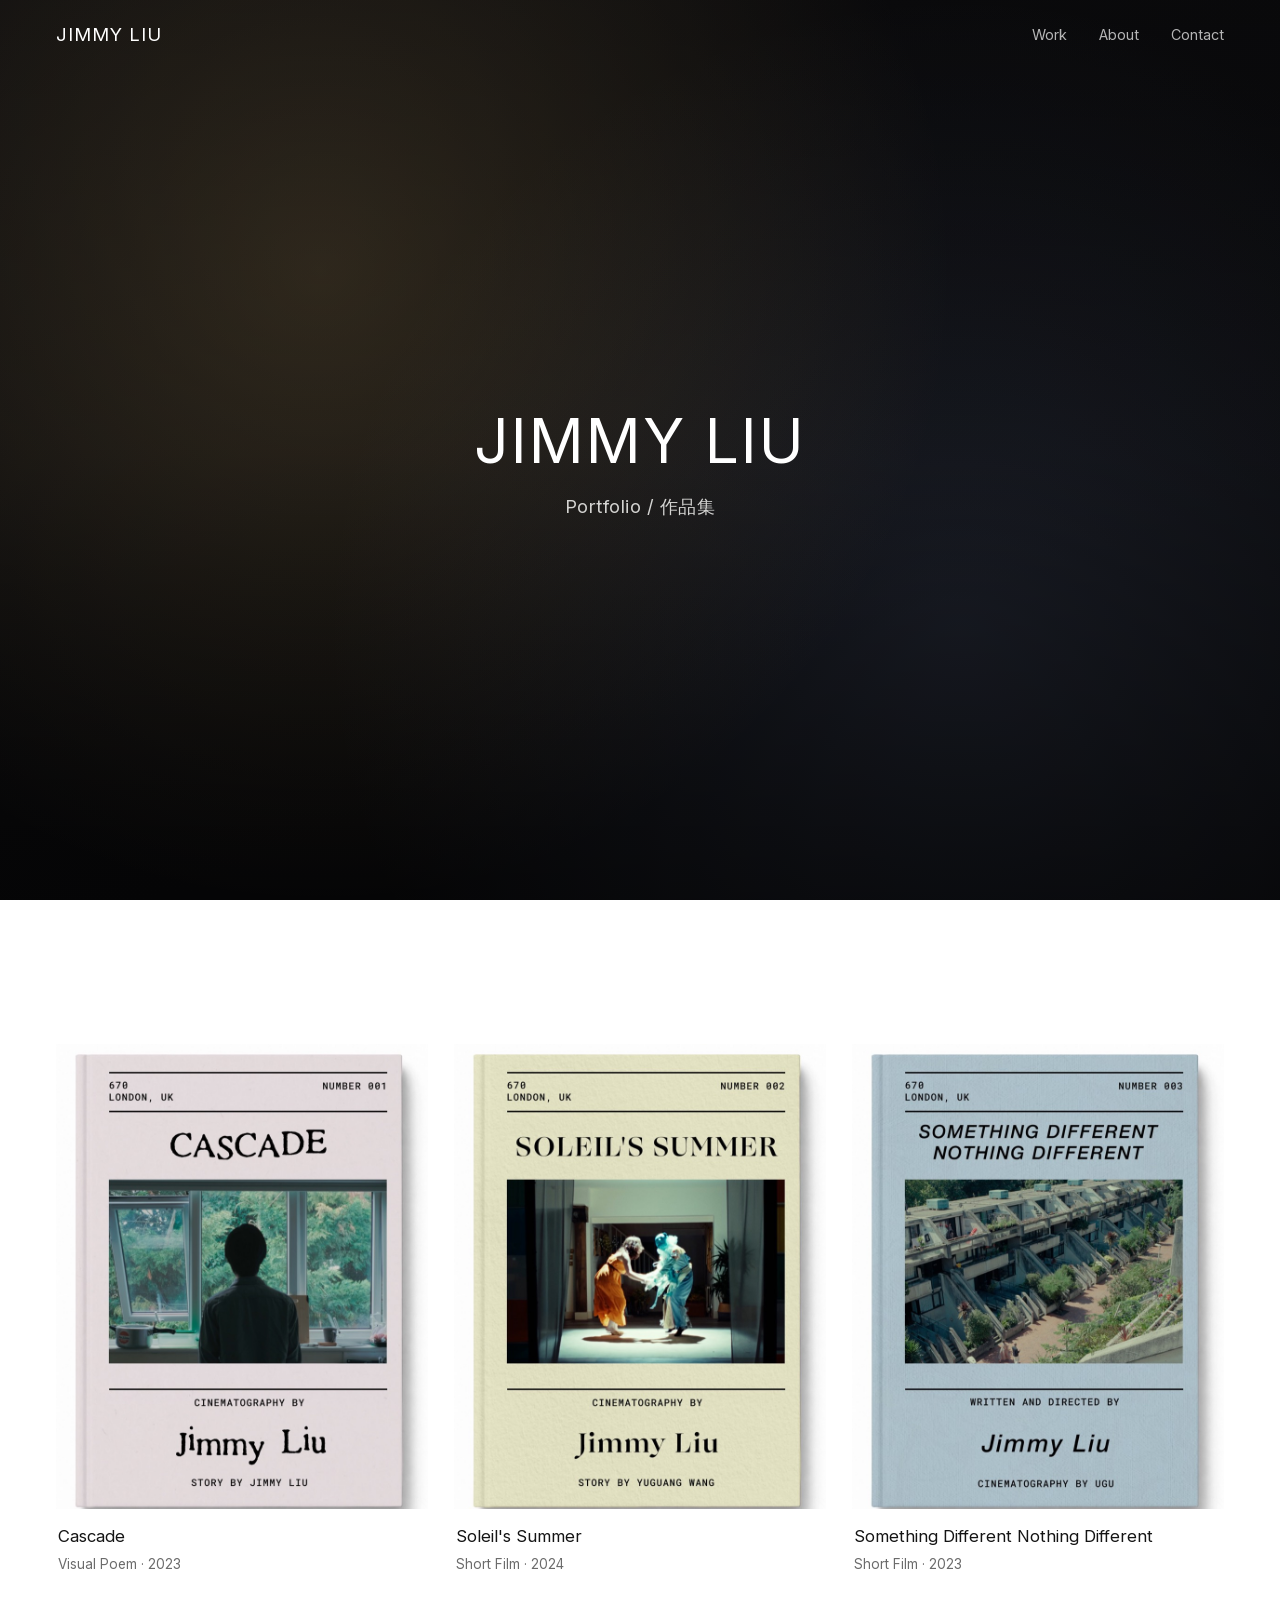
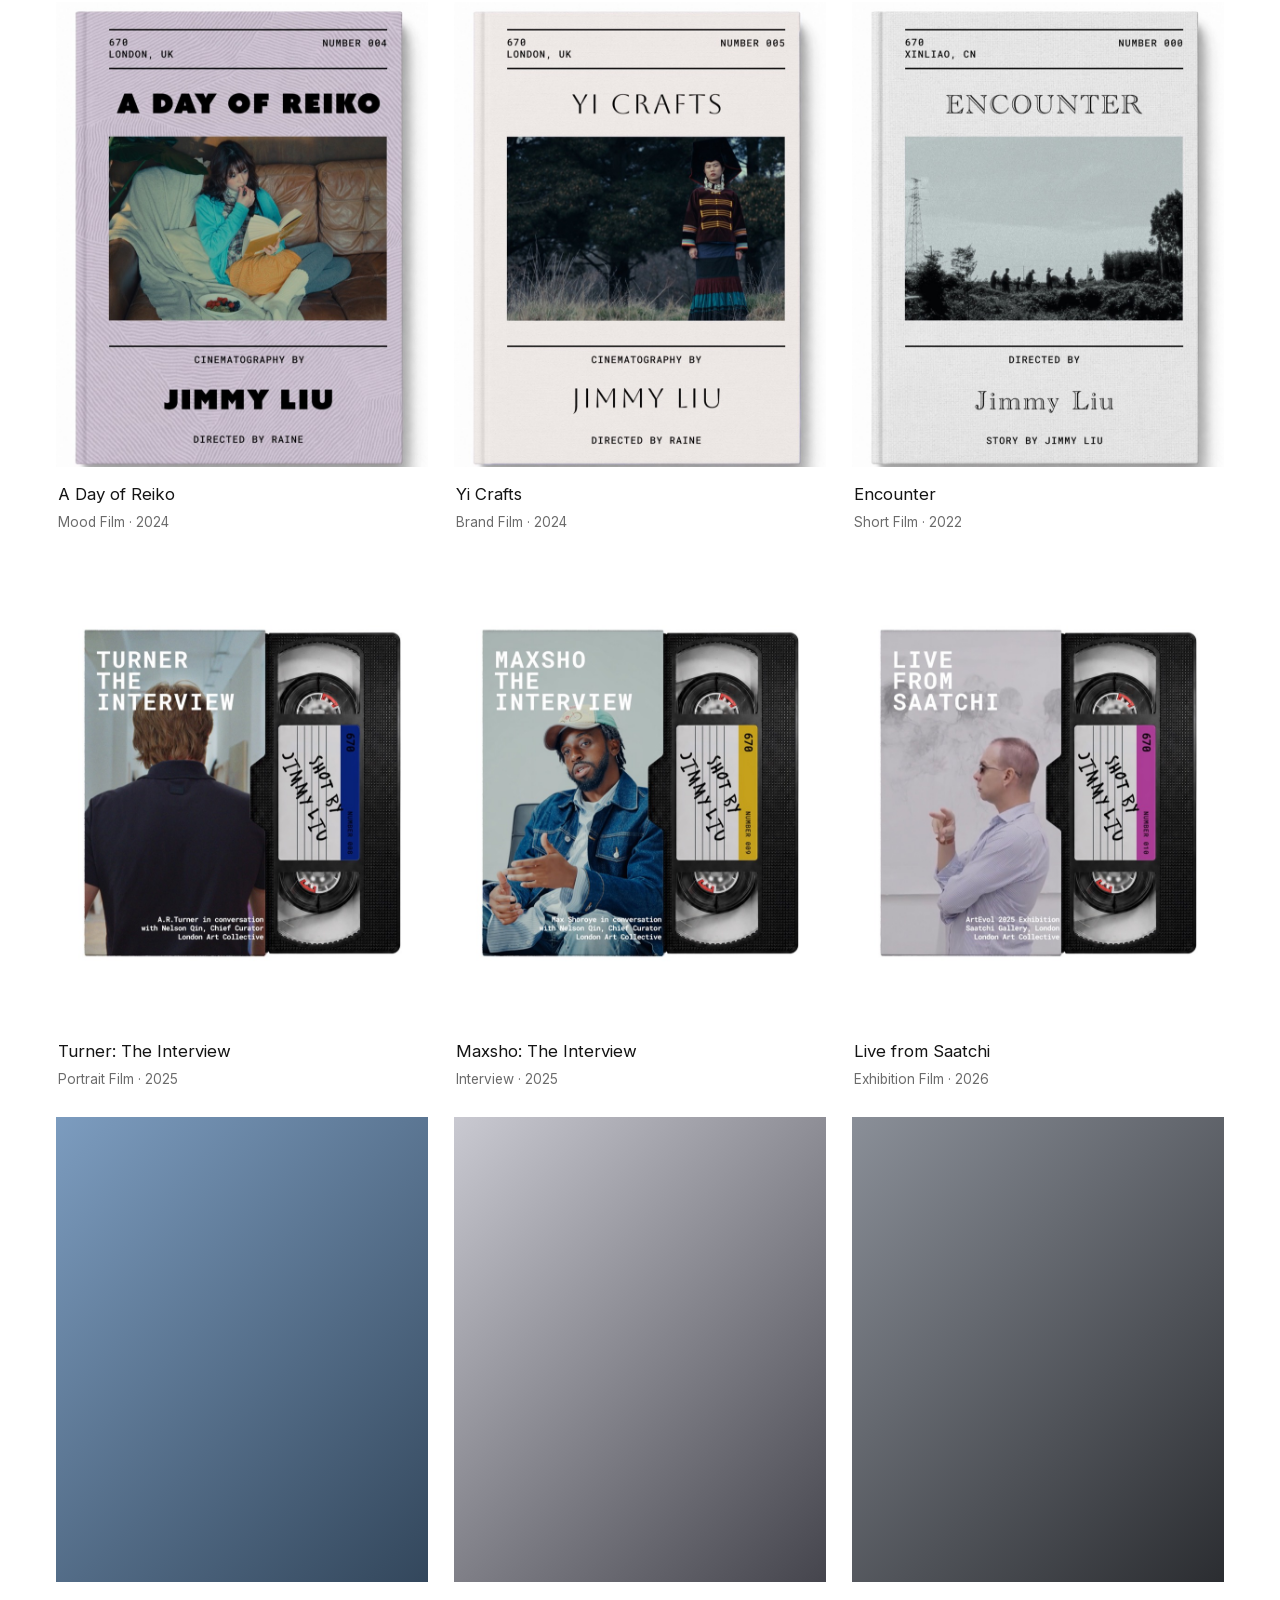
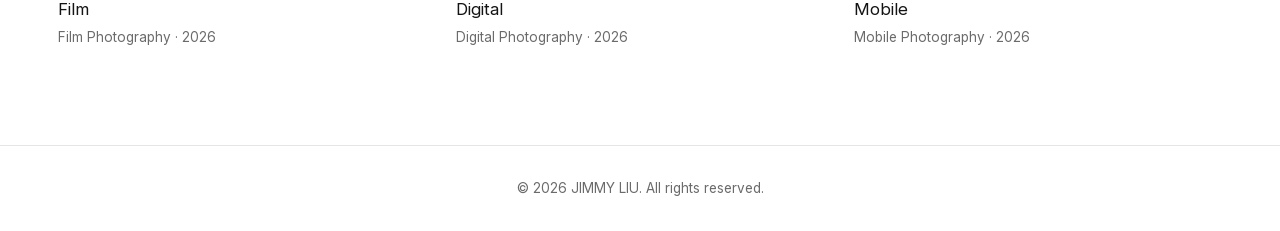
==== index.html @ b9e99067 "A Day of Reiko(8张)和 Yi Crafts(10张)加入剧照 - Reiko:源 2880x2160,4:3,无黑边 -> 1600x1200,2.5MB - Yi:源两种分辨率(19" ====
<!DOCTYPE html>
<html lang="en">
<head>
<meta charset="UTF-8">
<meta name="viewport" content="width=device-width, initial-scale=1.0">
<title>JIMMY LIU — Photography / Film Portfolio</title>
<meta name="description" content="Photography and film portfolio">
<link rel="icon" type="image/png" sizes="32x32" href="assets/favicon-32.png">
<link rel="icon" type="image/png" sizes="16x16" href="assets/favicon-16.png">
<link rel="apple-touch-icon" sizes="180x180" href="assets/apple-touch-icon.png">
<link rel="stylesheet" href="style.css?v=20260909234258">
</head>
<body class="page-home">

<header class="site-header">
  <div class="header-inner">
    <a href="index.html" class="logo">JIMMY LIU</a>
    <nav class="nav">
      <a href="#work">Work</a>
      <a href="about.html">About</a>
      <a href="contact.html">Contact</a>
    </nav>
    <button class="nav-toggle" aria-label="Open menu">☰</button>
  </div>
</header>

<section class="hero" data-hero>
  <video class="hero-video" data-hero-video muted loop autoplay playsinline></video>
  <div class="hero-fallback" data-hero-fallback></div>
  <div class="hero-overlay"></div>
  <div class="hero-content">
    <h1 data-hero-title></h1>
    <p data-hero-subtitle></p>
  </div>
</section>

<section id="work" class="work-section">
  <div class="work-grid" data-work-grid></div>
</section>

<footer class="site-footer">
  <p>&copy; <span id="year"></span> JIMMY LIU. All rights reserved.</p>
</footer>

<script src="data.js?v=20260909234258"></script>
<script src="main.js?v=20260909234258"></script>
</body>
</html>
---- style.css ----
/* Inter is self-hosted rather than loaded from Google Fonts, which is blocked
   in mainland China and would stall text rendering until the request times out. */
@font-face {
  font-family: "Inter";
  font-style: normal;
  font-weight: 400 500;
  font-display: swap;
  src: url("assets/fonts/inter-latin.woff2") format("woff2");
  unicode-range: U+0000-00FF, U+0131, U+0152-0153, U+02BB-02BC, U+02C6, U+02DA, U+02DC, U+0304, U+0308, U+0329, U+2000-206F, U+20AC, U+2122, U+2191, U+2193, U+2212, U+2215, U+FEFF, U+FFFD;
}

@font-face {
  font-family: "Inter";
  font-style: normal;
  font-weight: 400 500;
  font-display: swap;
  src: url("assets/fonts/inter-latin-ext.woff2") format("woff2");
  unicode-range: U+0100-02BA, U+02BD-02C5, U+02C7-02CC, U+02CE-02D7, U+02DD-02FF, U+0304, U+0308, U+0329, U+1D00-1DBF, U+1E00-1E9F, U+1EF2-1EFF, U+2020, U+20A0-20AB, U+20AD-20C0, U+2113, U+2C60-2C7F, U+A720-A7FF;
}

:root {
  --bg: #ffffff;
  --bg-elevated: #f0f0f0;
  --text: #141414;
  --text-muted: #6b6b6b;
  --accent: #b8783a;
  --border: rgba(0, 0, 0, 0.1);
  --font-display: "Inter", "PingFang SC", "Microsoft YaHei", sans-serif;
  --font-body: "Inter", "PingFang SC", "Microsoft YaHei", sans-serif;
}

* { box-sizing: border-box; margin: 0; padding: 0; }

html { scroll-behavior: smooth; }

html {
  overflow-x: hidden;
}

body {
  background: var(--bg);
  color: var(--text);
  font-family: var(--font-body);
  line-height: 1.6;
}

a { color: inherit; text-decoration: none; }
img, video { max-width: 100%; display: block; }
button { font: inherit; cursor: pointer; }

/* ---------- Header ---------- */
.site-header {
  position: fixed;
  top: 0;
  left: 0;
  right: 0;
  z-index: 200;
  transition: background 0.3s ease, border-color 0.3s ease;
  border-bottom: 1px solid transparent;
  --header-text: #fff;
  --header-muted: rgba(255, 255, 255, 0.7);
}

.site-header.scrolled {
  background: rgba(255, 255, 255, 0.55);
  backdrop-filter: blur(20px) saturate(180%);
  -webkit-backdrop-filter: blur(20px) saturate(180%);
  border-bottom-color: var(--border);
  --header-text: var(--text);
  --header-muted: var(--text-muted);
}

.header-inner {
  display: flex;
  align-items: center;
  justify-content: space-between;
  padding: 20px clamp(20px, 5vw, 56px);
}

.logo {
  font-family: var(--font-display);
  font-weight: 400;
  font-size: clamp(0.95rem, 1.5vw, 1.15rem);
  letter-spacing: 1px;
  color: var(--header-text);
}

.nav {
  display: flex;
  gap: 32px;
}

.nav a {
  font-size: 0.9rem;
  color: var(--header-muted);
  transition: color 0.2s ease;
}

.nav a:hover, .nav a.active { color: var(--header-text); }

.nav-toggle {
  display: none;
  background: none;
  border: none;
  color: var(--header-text);
  font-size: 1.3rem;
}

/* ---------- Hero ---------- */
.hero {
  position: relative;
  height: 100vh;
  min-height: 560px;
  display: flex;
  align-items: center;
  justify-content: center;
  overflow: hidden;
  background: #0b0b0d;
}

.hero-video,
.hero-fallback {
  position: absolute;
  inset: 0;
  width: 100%;
  height: 100%;
  object-fit: cover;
}

.hero-fallback {
  display: none;
  background:
    radial-gradient(circle at 25% 30%, rgba(217, 178, 107, 0.25), transparent 55%),
    radial-gradient(circle at 75% 70%, rgba(120, 140, 190, 0.2), transparent 55%),
    linear-gradient(160deg, #111114, #0b0b0d 70%);
}

.hero-overlay {
  position: absolute;
  inset: 0;
  background: linear-gradient(180deg, rgba(0,0,0,0.35) 0%, rgba(0,0,0,0.25) 50%, rgba(0,0,0,0.55) 100%);
}

.hero-content {
  position: relative;
  z-index: 1;
  text-align: center;
  padding: 0 24px;
}

.hero-content h1 {
  font-family: var(--font-display);
  font-weight: 400;
  font-size: clamp(1.7rem, 5.5vw, 3.8rem);
  letter-spacing: 2px;
  position: relative;
  top: 14px;
  color: #fff;
}

.hero-content p {
  margin-top: 16px;
  color: rgba(244, 244, 242, 0.85);
  font-size: clamp(0.95rem, 2vw, 1.15rem);
  letter-spacing: 0.5px;
}

/* ---------- Work grid ---------- */
.work-section {
  padding: clamp(96px, 16vh, 180px) clamp(20px, 5vw, 56px) clamp(48px, 8vw, 96px);
  /* Land flush with the top of the viewport so the hero clip is fully scrolled
     past — the section's own top padding keeps the cards clear of the header. */
  scroll-margin-top: 0;
}

.work-grid {
  display: grid;
  grid-template-columns: repeat(3, 1fr);
  gap: clamp(16px, 2vw, 32px);
}

@media (max-width: 980px) {
  .work-grid { grid-template-columns: repeat(2, 1fr); }
}

@media (max-width: 600px) {
  .work-grid { grid-template-columns: 1fr; }
}

.work-card {
  opacity: 0;
  transform: translateY(24px);
  transition: opacity 0.6s ease, transform 0.6s ease;
}

.work-card.in-view {
  opacity: 1;
  transform: translateY(0);
}

.work-thumb-frame {
  position: relative;
  aspect-ratio: 4 / 5;
  outline: 0.5px solid transparent;
  outline-offset: 4px;
  transition: outline-color 0.35s ease;
}

.work-card:hover .work-thumb-frame {
  outline-color: #000;
}

.work-thumb {
  position: absolute;
  inset: 0;
  border-radius: 0;
  overflow: hidden;
  background: var(--bg-elevated);
  cursor: pointer;
  transition: inset 0.35s ease;
}

.work-card:hover .work-thumb {
  inset: -4px;
}

.work-thumb img {
  width: 100%;
  height: 100%;
  object-fit: cover;
}

.thumb-preview-video {
  position: absolute;
  inset: 0;
  width: 100%;
  height: 100%;
  object-fit: cover;
  opacity: 0;
  transition: opacity 0.3s ease;
  pointer-events: none;
}

.work-card:hover .thumb-preview-video,
.work-card.video-active .thumb-preview-video {
  opacity: 1;
}

.thumb-placeholder {
  width: 100%;
  height: 100%;
}

.ph-1 { background: linear-gradient(135deg, #d9b26b, #8a5a2e); }
.ph-2 { background: linear-gradient(135deg, #7c9cbf, #33475c); }
.ph-3 { background: linear-gradient(135deg, #b48ee0, #513a72); }
.ph-4 { background: linear-gradient(135deg, #d97a91, #7a2f42); }
.ph-5 { background: linear-gradient(135deg, #6bbf9c, #245239); }
.ph-6 { background: linear-gradient(135deg, #c9c9d1, #45454d); }
.ph-7 { background: linear-gradient(135deg, #e0a458, #5c3a1c); }
.ph-8 { background: linear-gradient(135deg, #8a8f98, #2b2d31); }

.media-badge {
  position: absolute;
  top: 12px;
  right: 12px;
  padding: 4px 9px;
  background: rgba(0,0,0,0.55);
  border-radius: 999px;
  font-size: 0.75rem;
  letter-spacing: 0.5px;
}

.work-meta {
  padding: 14px 2px 0;
}

.work-meta h3 {
  font-family: var(--font-display);
  font-weight: 400;
  font-size: 1.05rem;
}

.work-meta p {
  margin-top: 4px;
  color: var(--text-muted);
  font-size: 0.85rem;
}

/* ---------- About page ---------- */
.about-page {
  max-width: 1100px;
  margin: 0 auto;
  padding: clamp(88px, 13vh, 120px) clamp(20px, 4vw, 40px) 64px;
  /* Fill the viewport so the footer stays below the fold on first load */
  min-height: 100vh;
  display: flex;
  flex-direction: column;
}

.about-topline {
  font-size: 0.75rem;
  color: var(--text-muted);
  letter-spacing: 0.2px;
  margin-bottom: 40px;
}

.about-grid {
  display: grid;
  grid-template-columns: 24% 50%;
  justify-content: space-between;
  align-items: start;
  flex: 1;
}

.about-right {
  display: flex;
  flex-direction: column;
  height: 100%;
}

.about-label {
  font-size: 0.75rem;
  color: var(--text-muted);
  margin-bottom: 10px;
}

.about-photo {
  width: 100%;
  aspect-ratio: 4 / 5;
  background-size: cover;
  background-position: center;
  background-color: var(--bg-elevated);
}

.about-photo.about-photo-placeholder {
  background-image: linear-gradient(135deg, var(--accent), #7c9cbf);
}

.about-social {
  margin-top: 10px;
  font-size: 0.75rem;
  color: var(--text-muted);
}

.about-social a {
  color: var(--text);
}

.about-social a:hover {
  color: var(--accent);
}

/* Social entry with no URL filled in yet */
.pending {
  color: var(--text-muted);
}

/* ---------- Contact page ---------- */
.contact-list {
  display: flex;
  flex-direction: column;
  gap: clamp(32px, 5vh, 52px);
}

.contact-value {
  display: inline-block;
  font-size: clamp(1.1rem, 2.2vw, 1.6rem);
  color: var(--text);
  transition: color 0.2s ease;
}

a.contact-value {
  border-bottom: 1px solid var(--border);
  padding-bottom: 2px;
  transition: border-color 0.2s ease;
}

a.contact-value:hover {
  border-bottom-color: var(--text);
}

.contact-value.pending {
  color: var(--text-muted);
}

button.contact-wechat {
  background: none;
  border: none;
  border-bottom: 1px solid var(--border);
  padding: 0 0 2px;
  font-family: inherit;
  cursor: pointer;
  transition: border-color 0.2s ease;
}

button.contact-wechat:hover {
  border-bottom-color: var(--text);
}

.wechat-qr {
  margin-top: 16px;
  width: 180px;
  animation: qrFade 0.25s ease;
}

.wechat-qr img {
  width: 100%;
  height: auto;
  display: block;
}

@keyframes qrFade {
  from { opacity: 0; transform: translateY(-4px); }
  to { opacity: 1; transform: translateY(0); }
}

.about-bio {
  color: var(--text);
  font-size: 0.95rem;
  line-height: 1.55;
  text-align: justify;
}

.about-awards {
  margin-top: 48px;
  display: flex;
  flex-direction: column;
}

.about-award-row {
  display: grid;
  grid-template-columns: 1fr 1fr 1.6fr auto;
  gap: 16px;
  padding: 7px 0;
  border-bottom: 1px solid var(--border);
  font-size: 0.75rem;
  color: var(--text-muted);
}

.about-award-row span:first-child {
  color: var(--text);
}

.about-services {
  /* Pushed to the bottom of the right column, well clear of the photo's caption */
  margin-top: auto;
  padding-top: clamp(72px, 14vh, 140px);
}

.about-services h2 {
  font-size: clamp(1.9rem, 4.4vw, 3.1rem);
  font-weight: 500;
  letter-spacing: -0.02em;
  color: var(--text);
  line-height: 1.12;
}

.about-services h2.dim {
  color: #c9c9c9;
}

.about-services h2.dim + h2.dim {
  color: #dcdcdc;
}

.about-services h2.dim + h2.dim + h2.dim {
  color: #e6e6e6;
}

/* ---------- Footer ---------- */
.site-footer {
  padding: 32px 24px;
  text-align: center;
  color: var(--text-muted);
  font-size: 0.85rem;
  border-top: 1px solid var(--border);
}

/* ---------- Work detail page ---------- */
.page-work {
  background: #0b0b0d;
  color: #f4f4f2;
  min-height: 100vh;
}

.site-header.on-dark {
  background: rgba(11, 11, 13, 0.9);
  backdrop-filter: blur(20px) saturate(180%);
  -webkit-backdrop-filter: blur(20px) saturate(180%);
  border-bottom-color: rgba(255, 255, 255, 0.1);
  --header-text: #fff;
  --header-muted: rgba(255, 255, 255, 0.6);
}

.work-page {
  max-width: 1200px;
  margin: 0 auto;
  padding: clamp(100px, 16vh, 160px) clamp(20px, 5vw, 56px) 0;
}

.back-link {
  display: inline-flex;
  align-items: center;
  gap: 8px;
  color: rgba(244, 244, 242, 0.55);
  font-size: 0.9rem;
  letter-spacing: 0.2px;
  margin-bottom: clamp(24px, 5vh, 48px);
  transition: color 0.2s ease, gap 0.2s ease;
}

.back-link:hover {
  color: #fff;
  gap: 12px;
}

.back-arrow {
  font-size: 1rem;
  transition: transform 0.2s ease;
}

.back-link:hover .back-arrow {
  transform: translateX(-2px);
}

.work-viewer {
  position: relative;
  display: flex;
  align-items: center;
  justify-content: center;
  min-height: 50vh;
}

.viewer-stage {
  width: 100%;
  max-width: 100%;
  max-height: 78vh;
  display: flex;
  align-items: center;
  justify-content: center;
}

.viewer-stage img,
.viewer-stage video {
  max-width: 100%;
  max-height: 78vh;
  border-radius: 0;
}

/* 视频播放器。每部片子画幅不同,--ar(宽/高)由 data.js 的 videoAspect 提供,
   视频元数据加载后会用真实比例覆盖。width 里的 78vh 换算保证高度不超出屏幕。 */
.video-player {
  position: relative;
  width: min(100%, calc(78vh * var(--ar, 1.7778)));
  aspect-ratio: var(--ar, 1.7778);
  background: #000;
}

.viewer-stage .video-player video {
  width: 100%;
  height: 100%;
  max-height: none;
  object-fit: cover;
}

.video-play {
  position: absolute;
  inset: 0;
  margin: auto;
  width: clamp(58px, 6.5vw, 84px);
  height: clamp(58px, 6.5vw, 84px);
  border: 1px solid rgba(255, 255, 255, 0.8);
  border-radius: 50%;
  background: rgba(0, 0, 0, 0.28);
  -webkit-backdrop-filter: blur(6px);
  backdrop-filter: blur(6px);
  display: flex;
  align-items: center;
  justify-content: center;
  cursor: pointer;
  transition: opacity 0.4s ease, transform 0.4s ease,
              background 0.25s ease, border-color 0.25s ease;
}

/* 三角形在 viewBox 里已经按重心对齐(占 9→18,重心落在中心 12),
   这里不要再加 translateX,否则会叠加成肉眼可见的右偏。 */
.video-play svg {
  width: 34%;
  height: 34%;
  fill: #fff;
}

.video-play:hover {
  background: rgba(255, 255, 255, 0.18);
  border-color: #fff;
  transform: scale(1.06);
}

.video-player.is-playing .video-play {
  opacity: 0;
  transform: scale(1.2);
  pointer-events: none;
}

.stage-placeholder {
  width: min(90vw, 700px);
  aspect-ratio: 4 / 3;
  border-radius: 0;
  display: flex;
  align-items: center;
  justify-content: center;
  color: rgba(255,255,255,0.85);
  font-size: 1rem;
}

.viewer-nav {
  position: absolute;
  top: 50%;
  transform: translateY(-50%);
  background: none;
  border: none;
  color: #fff;
  font-size: 2.5rem;
  line-height: 1;
  padding: 12px;
  opacity: 0.75;
  transition: opacity 0.2s ease;
  cursor: pointer;
}

.viewer-nav:hover { opacity: 1; }
.viewer-prev { left: clamp(-8px, 1vw, 8px); }
.viewer-next { right: clamp(-8px, 1vw, 8px); }

/* 到第一张/最后一张时箭头变暗且不可点(浏览器不会给 disabled 按钮派发 click) */
.viewer-nav:disabled,
.viewer-nav:disabled:hover {
  opacity: 0.18;
  cursor: default;
}

/* 图片下方的张数指示,例如 03 / 13 */
.viewer-counter {
  margin-top: 18px;
  text-align: center;
  color: rgba(244, 244, 242, 0.55);
  font-size: 0.8rem;
  letter-spacing: 0.18em;
  font-variant-numeric: tabular-nums;
}

.work-page-info {
  text-align: center;
  margin-top: 32px;
}

.work-page-info h1 {
  font-family: var(--font-display);
  font-weight: 400;
  font-size: clamp(1.4rem, 3vw, 2.2rem);
}

.work-page-info p {
  margin-top: 6px;
  color: rgba(244, 244, 242, 0.65);
  font-size: 0.9rem;
}

.credits {
  max-width: 900px;
  margin: clamp(60px, 10vh, 100px) auto 0;
  padding-bottom: 80px;
}

.credits h2 {
  font-family: var(--font-display);
  font-weight: 400;
  font-size: 1.4rem;
  margin-bottom: 24px;
}

.credits-row {
  display: flex;
  justify-content: space-between;
  gap: 24px;
  padding: 16px 0;
  border-bottom: 1px solid rgba(255, 255, 255, 0.12);
}

.credits-row:first-of-type {
  border-top: 1px solid rgba(255, 255, 255, 0.12);
}

.credits-label {
  color: rgba(244, 244, 242, 0.55);
  flex: 0 0 auto;
}

.credits-value {
  color: #f4f4f2;
  font-weight: 500;
  text-align: right;
}

/* ---------- Mobile nav ---------- */
@media (max-width: 700px) {
  .nav-toggle { display: block; }
  .nav {
    position: absolute;
    top: 100%;
    right: 0;
    left: 0;
    flex-direction: column;
    gap: 0;
    background: rgba(255, 255, 255, 0.55);
    backdrop-filter: blur(20px) saturate(180%);
    -webkit-backdrop-filter: blur(20px) saturate(180%);
    border-bottom: 1px solid var(--border);
    max-height: 0;
    overflow: hidden;
    transition: max-height 0.25s ease;
  }
  .nav.nav-open { max-height: 200px; }
  .nav a { padding: 16px clamp(20px, 5vw, 56px); border-top: 1px solid var(--border); color: var(--text); }

  .viewer-nav { font-size: 1.8rem; padding: 8px; }
  .credits-row { flex-direction: column; gap: 4px; }
  .credits-value { text-align: left; }

  .about-grid { grid-template-columns: 1fr; gap: 32px; }
  .about-photo { max-width: 260px; }
  .about-services { padding-top: 56px; }
  .about-award-row { grid-template-columns: 1fr 1fr; row-gap: 2px; }
}
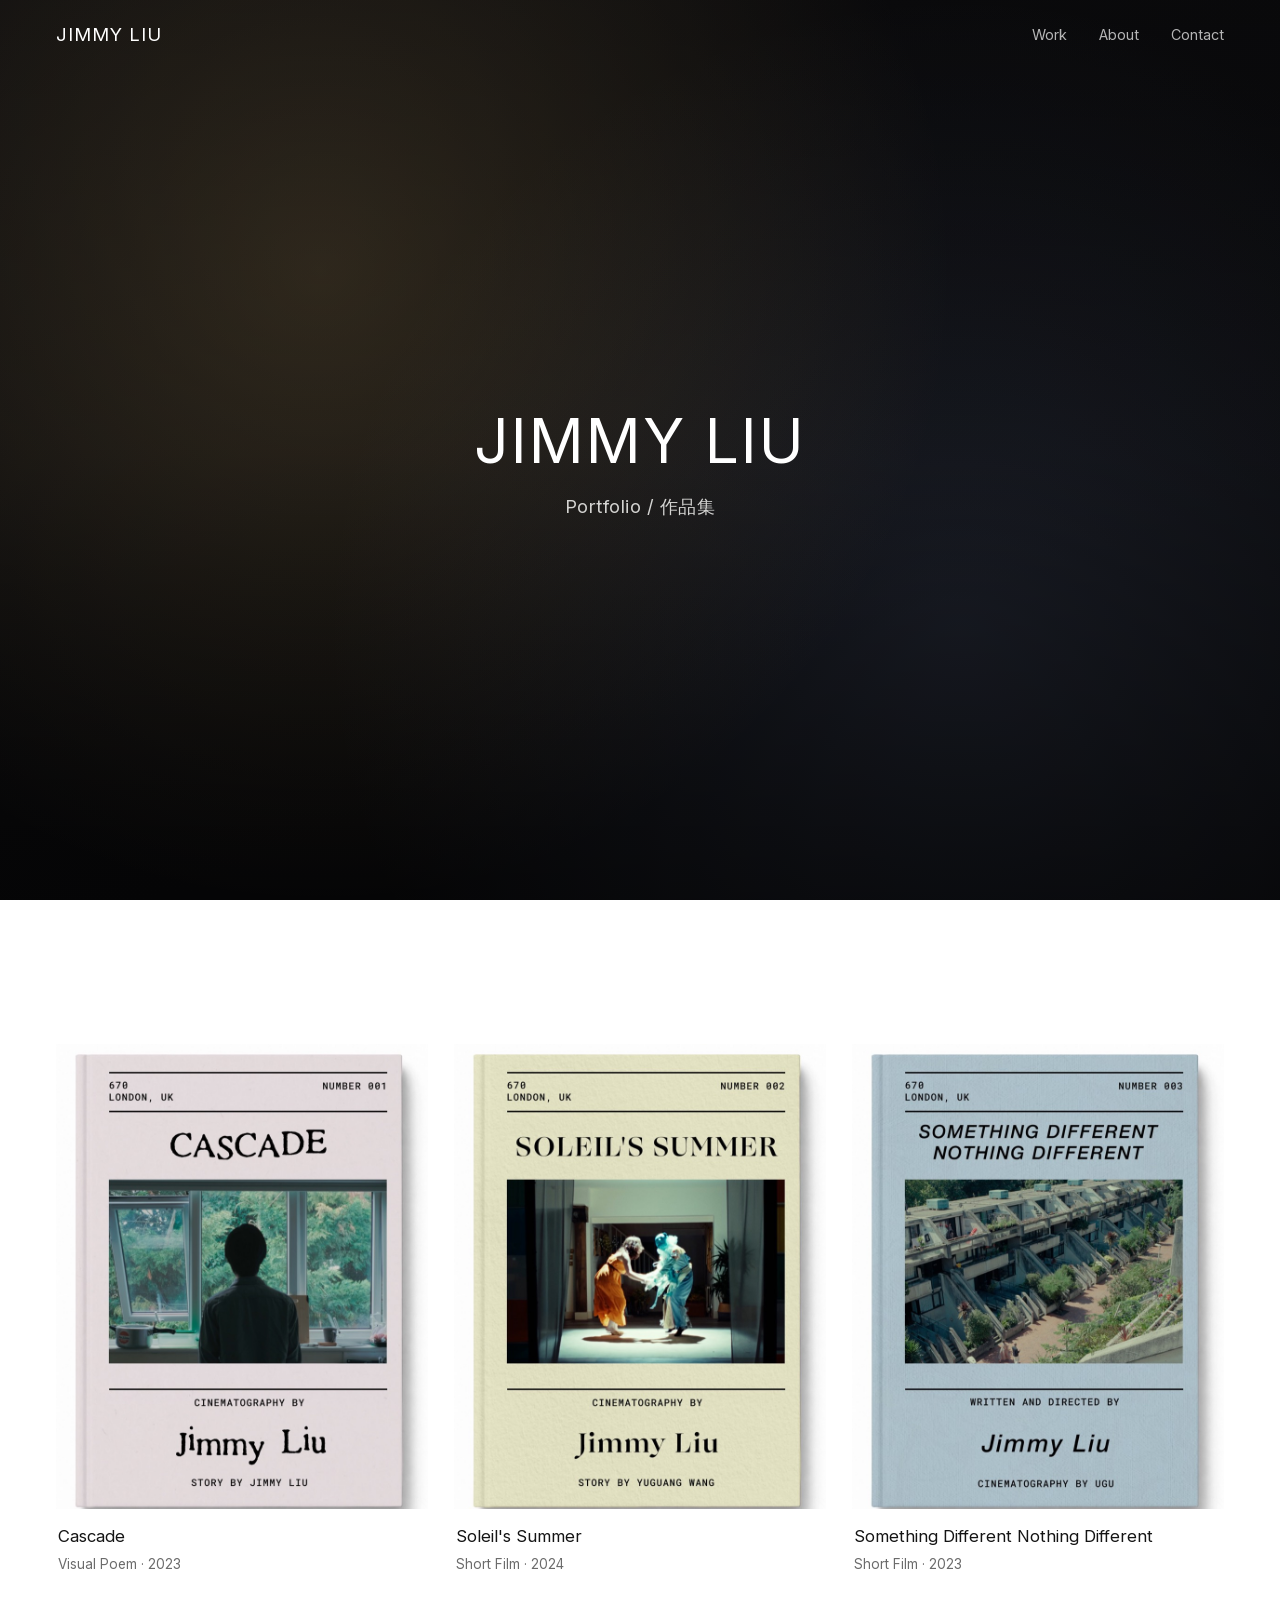
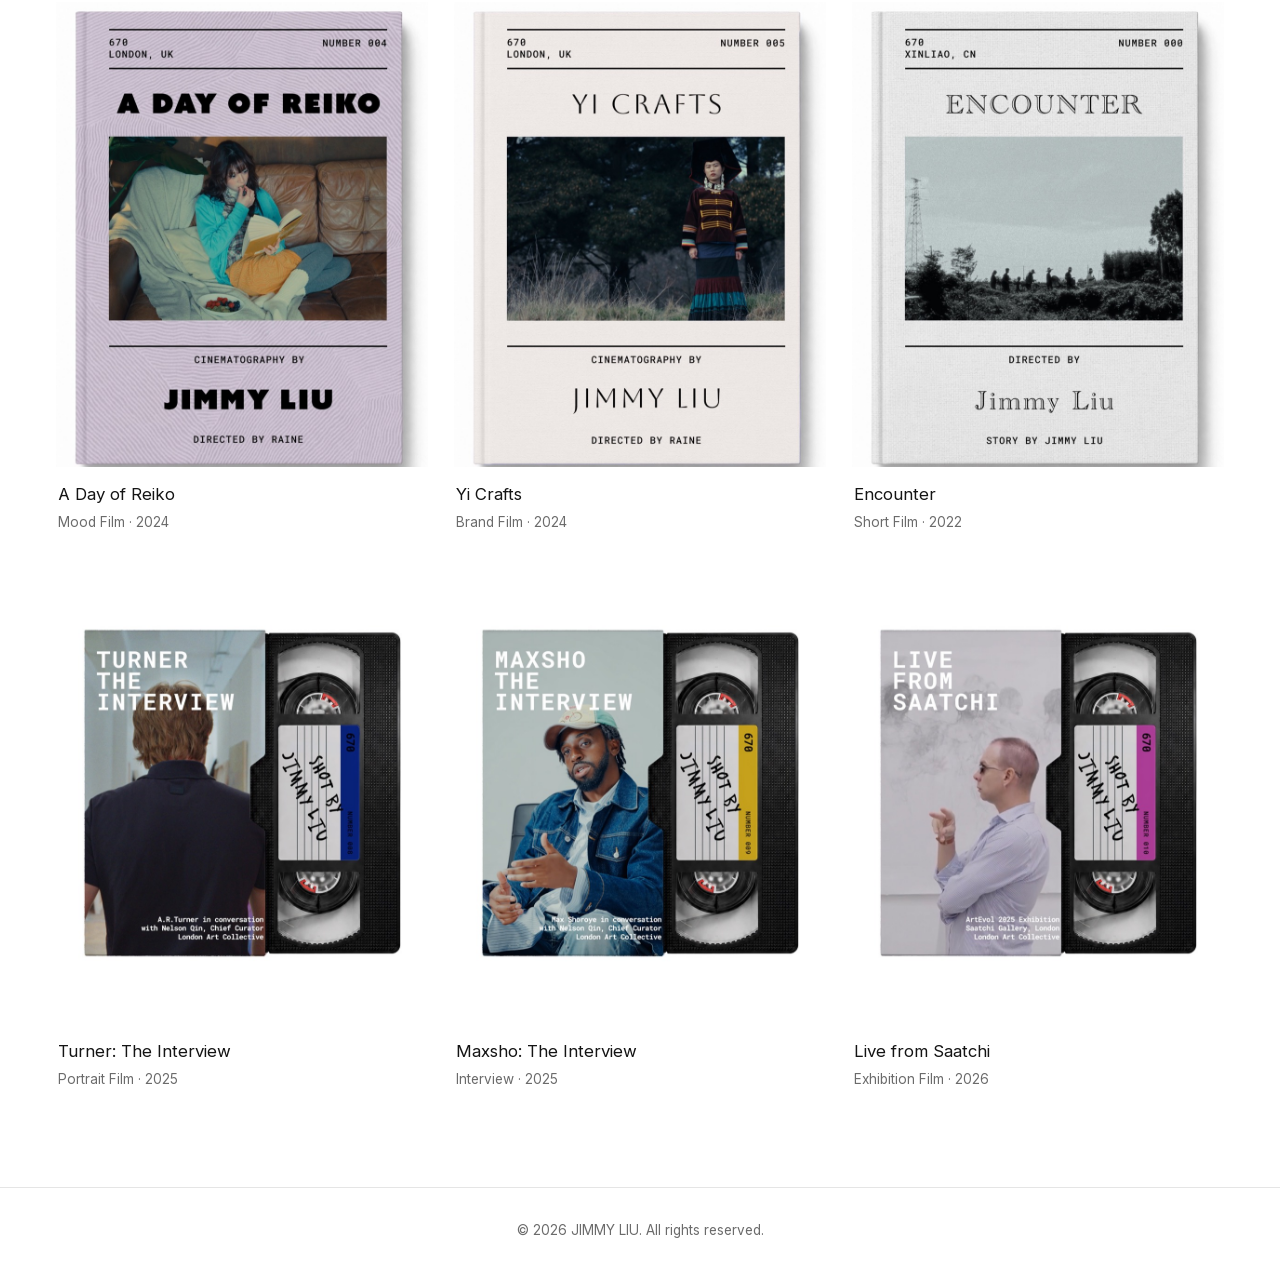
==== commit 2c74d697: "暂时隐藏 Film / Digital / Mobile 三个照片作品 内容还没定,先不对外显示。做法是加一个可逆的开关,不删条目: - data.js 三条加 hidden: true - main" ====
--- a/index.html
+++ b/index.html
@@ -8,7 +8,7 @@
 <link rel="icon" type="image/png" sizes="32x32" href="assets/favicon-32.png">
 <link rel="icon" type="image/png" sizes="16x16" href="assets/favicon-16.png">
 <link rel="apple-touch-icon" sizes="180x180" href="assets/apple-touch-icon.png">
-<link rel="stylesheet" href="style.css?v=20260909234258">
+<link rel="stylesheet" href="style.css?v=20261105164816">
 </head>
 <body class="page-home">
 
@@ -42,7 +42,7 @@
   <p>&copy; <span id="year"></span> JIMMY LIU. All rights reserved.</p>
 </footer>
 
-<script src="data.js?v=20260909234258"></script>
-<script src="main.js?v=20260909234258"></script>
+<script src="data.js?v=20261105164816"></script>
+<script src="main.js?v=20261105164816"></script>
 </body>
 </html>
